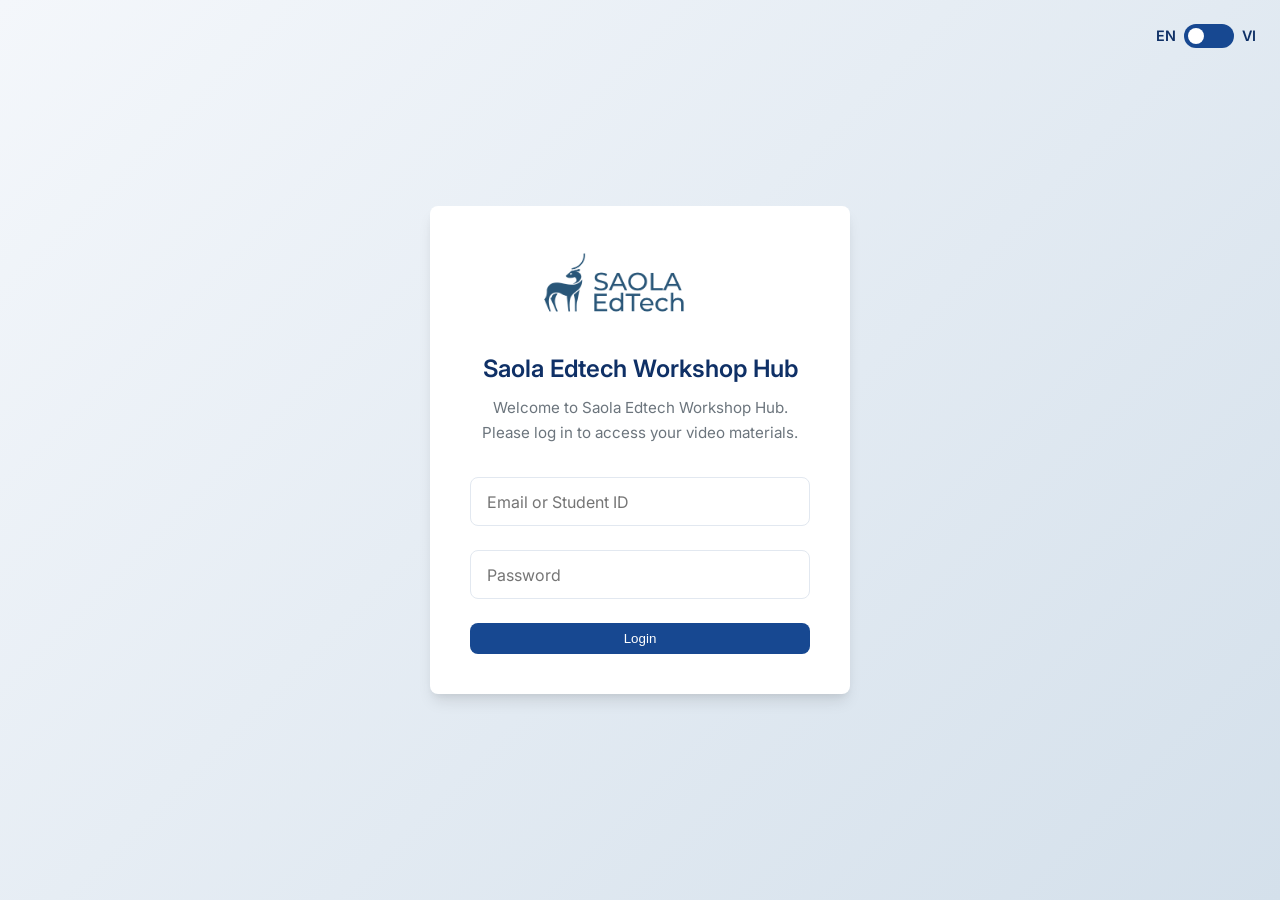
==== index.html @ 8af61579 "feat: init saola edtech workshop hub with modern UI" ====
<!DOCTYPE html>
<html lang="en">
<head>
  <meta charset="UTF-8">
  <meta name="viewport" content="width=device-width, initial-scale=1.0">
  <title data-i18n="loginTitle">Saola Edtech Workshop Hub</title>
  <link href="https://fonts.googleapis.com/css2?family=Inter:wght@400;500;600;700&display=swap" rel="stylesheet">
  <link rel="stylesheet" href="css/style.css">
</head>
<body>

  <!-- Language Switch -->
  <div class="lang-switch">
    <span>EN</span>
    <label class="switch">
      <input type="checkbox" id="lang-checkbox">
      <span class="slider"></span>
    </label>
    <span>VI</span>
  </div>

  <!-- Login View -->
  <div id="login-view">
    <div class="login-box">
      <img src="logos/logo%20rectangular.png" alt="Saola Edtech Logo">
      <h2 data-i18n="loginTitle">Saola Edtech Workshop Hub</h2>
      <p data-i18n="loginDesc">Welcome to Saola Edtech Workshop Hub. Please log in to access your video materials.</p>
      
      <form id="login-form">
        <div class="input-group">
          <input type="text" id="username" data-i18n="usernamePlaceholder" placeholder="Email or Student ID" required>
        </div>
        <div class="input-group">
          <input type="password" id="password" data-i18n="passwordPlaceholder" placeholder="Password" required>
        </div>
        <button type="submit" id="login-btn" class="btn btn-primary btn-block" data-i18n="loginBtn">Login</button>
      </form>
    </div>
  </div>

  <!-- Dashboard View -->
  <div id="dashboard-view" style="display: none;">
    <aside class="sidebar">
      <div class="sidebar-header">
        <img src="logos/logo%20rectangular%20165%2048.png" alt="Saola Logo">
      </div>
      <ul class="sidebar-nav">
        <li class="active" data-tab="home" data-sheet="none" data-i18n="welcomeHome">Dashboard</li>
        <li data-tab="cat_task1" data-sheet="task1" data-i18n="cat_task1">Writing Task 1</li>
        <li data-tab="cat_task2" data-sheet="task2" data-i18n="cat_task2">Writing Task 2</li>
        <li data-tab="cat_reading" data-sheet="reading" data-i18n="cat_reading">Reading</li>
        <li data-tab="cat_listening" data-sheet="listening" data-i18n="cat_listening">Listening</li>
        <li data-tab="cat_speaking" data-sheet="speaking" data-i18n="cat_speaking">Speaking</li>
        <li data-tab="cat_other" data-sheet="other" data-i18n="cat_other">Other Workshops</li>
      </ul>
      <div class="sidebar-footer">
        <div class="user-profile">
          <svg width="20" height="20" fill="currentColor" viewBox="0 0 20 20"><path fill-rule="evenodd" d="M10 9a3 3 0 100-6 3 3 0 000 6zm-7 9a7 7 0 1114 0H3z" clip-rule="evenodd"></path></svg>
          <span id="user-info">user@email.com</span>
        </div>
        <button id="logout-btn" class="btn btn-outline btn-block btn-sm" data-i18n="logoutBtn">Logout</button>
      </div>
    </aside>

    <main class="main-content">
      <button id="mobile-menu-btn">☰</button>
      
      <div id="home-view">
        <div class="welcome-card">
          <h2 data-i18n="welcomeHome">Welcome to your Dashboard!</h2>
          <p data-i18n="homeDesc">Select a skill category from the menu to browse our recorded workshops. Your password will be updated weekly.</p>
        </div>
      </div>
      
      <div id="workshops-container" style="display: none;">
        <!-- Injected via JS -->
      </div>
    </main>
  </div>

  <!-- Loading Overlay -->
  <div id="loading-overlay">
    <div class="spinner"></div>
    <div data-i18n="loading">Loading...</div>
  </div>

  <script src="js/i18n.js"></script>
  <script src="js/api.js"></script>
  <script src="js/ui.js"></script>
  <script src="js/app.js"></script>
</body>
</html>
---- css/style.css ----
:root {
  --primary-color: #174891;
  --primary-light: #2b65c2;
  --primary-dark: #0f3066;
  --bg-color: #f4f7fb;
  --card-bg: #ffffff;
  --text-color: #333333;
  --text-muted: #6c757d;
  --border-color: #e2e8f0;
  --shadow-sm: 0 1px 3px rgba(0,0,0,0.12), 0 1px 2px rgba(0,0,0,0.24);
  --shadow-md: 0 4px 6px rgba(0,0,0,0.1);
  --shadow-lg: 0 10px 15px -3px rgba(0,0,0,0.1), 0 4px 6px -2px rgba(0,0,0,0.05);
  --radius: 8px;
  --transition: all 0.3s ease;
}

* {
  box-sizing: border-box;
  margin: 0;
  padding: 0;
}

body {
  font-family: 'Inter', -apple-system, BlinkMacSystemFont, "Segoe UI", Roboto, Helvetica, Arial, sans-serif;
  background: radial-gradient(circle at top right, #eef2f9 0%, #f4f7fb 100%);
  color: var(--text-color);
  line-height: 1.6;
}

/* Typography */
h1, h2, h3, h4, h5, h6 {
  font-weight: 600;
  color: var(--primary-dark);
}

/* Utilities */
.btn {
  display: inline-block;
  padding: 0.5rem 1rem;
  border-radius: var(--radius);
  border: none;
  cursor: pointer;
  font-weight: 500;
  transition: var(--transition);
  text-decoration: none;
  text-align: center;
}
.btn-primary {
  background-color: var(--primary-color);
  color: white;
}
.btn-primary:hover {
  background-color: var(--primary-light);
  box-shadow: var(--shadow-md);
  transform: translateY(-2px);
}
.btn-outline {
  background-color: transparent;
  color: var(--primary-color);
  border: 1px solid var(--primary-color);
}
.btn-outline:hover {
  background-color: var(--primary-color);
  color: white;
}
.btn-sm {
  padding: 0.25rem 0.75rem;
  font-size: 0.875rem;
}
.btn-block {
  display: block;
  width: 100%;
}
.mt-2 { margin-top: 0.5rem; }

/* Language Toggle */
.lang-switch {
  position: absolute;
  top: 1.5rem;
  right: 1.5rem;
  display: flex;
  align-items: center;
  gap: 0.5rem;
  z-index: 1000;
}
.lang-switch span {
  font-weight: 600;
  font-size: 0.9rem;
  color: var(--primary-dark);
}
.switch {
  position: relative;
  display: inline-block;
  width: 50px;
  height: 24px;
}
.switch input {
  opacity: 0;
  width: 0;
  height: 0;
}
.slider {
  position: absolute;
  cursor: pointer;
  top: 0; left: 0; right: 0; bottom: 0;
  background-color: var(--primary-color);
  transition: .4s;
  border-radius: 34px;
}
.slider:before {
  position: absolute;
  content: "";
  height: 16px;
  width: 16px;
  left: 4px;
  bottom: 4px;
  background-color: white;
  transition: .4s;
  border-radius: 50%;
}
input:checked + .slider {
  background-color: #d32f2f; /* Red for Vietnam */
}
input:checked + .slider:before {
  transform: translateX(26px);
}

/* Login View */
#login-view {
  min-height: 100vh;
  display: flex;
  align-items: center;
  justify-content: center;
  background: linear-gradient(135deg, var(--bg-color) 0%, #d4e0eb 100%);
  padding: 1rem;
}
.login-box {
  background: var(--card-bg);
  padding: 2.5rem;
  border-radius: var(--radius);
  box-shadow: var(--shadow-lg);
  width: 100%;
  max-width: 420px;
  text-align: center;
  animation: fadeIn 0.5s ease-out;
}
@keyframes fadeIn {
  from { opacity: 0; transform: translateY(20px); }
  to { opacity: 1; transform: translateY(0); }
}
.login-box img {
  max-width: 250px;
  margin-bottom: 1.5rem;
}
.login-box h2 {
  margin-bottom: 0.5rem;
}
.login-box p {
  color: var(--text-muted);
  margin-bottom: 2rem;
  font-size: 0.95rem;
}
.input-group {
  margin-bottom: 1.5rem;
  text-align: left;
}
.input-group input {
  width: 100%;
  padding: 0.85rem 1rem;
  border: 1px solid var(--border-color);
  border-radius: var(--radius);
  font-size: 1rem;
  font-family: inherit;
  transition: var(--transition);
}
.input-group input:focus {
  outline: none;
  border-color: var(--primary-color);
  box-shadow: 0 0 0 3px rgba(23, 72, 145, 0.1);
}

/* Dashboard View */
#dashboard-view {
  display: flex;
  min-height: 100vh;
  background: var(--bg-color);
}
.sidebar {
  width: 260px;
  background: rgba(255, 255, 255, 0.85);
  backdrop-filter: blur(10px);
  box-shadow: 4px 0 15px rgba(0,0,0,0.03);
  display: flex;
  flex-direction: column;
  z-index: 100;
  transition: var(--transition);
  border-right: 1px solid rgba(255,255,255,0.5);
}
.sidebar-header {
  padding: 1.5rem;
  border-bottom: 1px solid var(--border-color);
  text-align: center;
}
.sidebar-header img {
  max-width: 100%;
}
.sidebar-nav {
  list-style: none;
  padding: 1rem 0;
  flex-grow: 1;
}
.sidebar-nav li {
  padding: 0.85rem 1.5rem;
  cursor: pointer;
  transition: var(--transition);
  color: var(--text-muted);
  font-weight: 500;
  border-left: 4px solid transparent;
}
.sidebar-nav li:hover {
  background-color: var(--bg-color);
  color: var(--primary-color);
}
.sidebar-nav li.active {
  background-color: rgba(23, 72, 145, 0.05);
  color: var(--primary-color);
  border-left-color: var(--primary-color);
}
.sidebar-footer {
  padding: 1.5rem;
  border-top: 1px solid var(--border-color);
}
.user-profile {
  display: flex;
  align-items: center;
  gap: 0.5rem;
  margin-bottom: 1rem;
  font-size: 0.9rem;
  color: var(--text-muted);
  word-break: break-all;
}

.main-content {
  flex-grow: 1;
  padding: 2rem;
  overflow-y: auto;
  position: relative;
}
#mobile-menu-btn {
  display: none;
  background: none;
  border: none;
  font-size: 1.5rem;
  cursor: pointer;
  color: var(--primary-color);
  position: absolute;
  top: 1rem;
  left: 1rem;
  z-index: 10;
}

/* Home / Welcome */
.welcome-card {
  background: linear-gradient(135deg, var(--primary-color) 0%, #102a54 100%);
  color: white;
  padding: 4rem 3rem;
  border-radius: 16px;
  text-align: center;
  box-shadow: 0 15px 30px rgba(23, 72, 145, 0.2);
  margin-top: 1rem;
  position: relative;
  overflow: hidden;
}
.welcome-card::before {
  content: '';
  position: absolute;
  top: -50%; left: -50%; width: 200%; height: 200%;
  background: radial-gradient(circle, rgba(255,255,255,0.1) 0%, transparent 60%);
  pointer-events: none;
}
.welcome-card h2 {
  color: white;
  font-size: 2rem;
  margin-bottom: 1rem;
}

/* Content Area */
.category-intro {
  margin-bottom: 2rem;
  font-size: 1.1rem;
  color: var(--text-muted);
  max-width: 800px;
}
.empty-msg {
  text-align: center;
  padding: 3rem;
  background: white;
  border-radius: var(--radius);
  color: var(--text-muted);
}

/* Tables Desktop */
.table-wrapper {
  background: rgba(255, 255, 255, 0.9);
  backdrop-filter: blur(10px);
  border-radius: 12px;
  box-shadow: var(--shadow-md);
  overflow: hidden;
  border: 1px solid rgba(255,255,255,0.6);
}
.workshop-table {
  width: 100%;
  border-collapse: collapse;
}
.workshop-table th, .workshop-table td {
  padding: 1.25rem 1rem;
  text-align: left;
  border-bottom: 1px solid var(--border-color);
  transition: background-color 0.2s ease;
}
.workshop-table th {
  background-color: rgba(248, 250, 252, 0.9);
  font-weight: 600;
  color: var(--primary-dark);
  text-transform: uppercase;
  font-size: 0.85rem;
  letter-spacing: 0.5px;
}
.workshop-table tr {
  transition: transform 0.2s ease, box-shadow 0.2s ease;
}
.workshop-table tr:hover {
  background-color: #ffffff;
  box-shadow: 0 -2px 10px rgba(0,0,0,0.05), 0 2px 10px rgba(0,0,0,0.05);
  transform: scale(1.005);
  position: relative;
  z-index: 10;
}

/* Cards Mobile */
.cards-wrapper {
  display: flex;
  flex-direction: column;
  gap: 1rem;
}
.workshop-card {
  background: white;
  border-radius: var(--radius);
  box-shadow: var(--shadow-sm);
  padding: 1.5rem;
}
.card-header {
  display: flex;
  gap: 1rem;
  align-items: flex-start;
  margin-bottom: 1rem;
}
.badge {
  background: var(--primary-color);
  color: white;
  padding: 0.25rem 0.5rem;
  border-radius: 4px;
  font-size: 0.8rem;
  font-weight: bold;
}
.card-header h3 {
  font-size: 1.1rem;
  margin: 0;
}
.card-body p {
  margin-bottom: 0.5rem;
  font-size: 0.95rem;
}
.notes {
  color: #d97706;
  background: #fef3c7;
  padding: 0.5rem;
  border-radius: 4px;
}
.card-footer {
  margin-top: 1rem;
  padding-top: 1rem;
  border-top: 1px solid var(--border-color);
}

.mobile-only { display: none; }

/* Loading Overlay */
#loading-overlay {
  position: fixed;
  top: 0; left: 0; right: 0; bottom: 0;
  background: rgba(255,255,255,0.8);
  display: none;
  align-items: center;
  justify-content: center;
  z-index: 2000;
  flex-direction: column;
}
.spinner {
  width: 50px;
  height: 50px;
  border: 4px solid rgba(23, 72, 145, 0.2);
  border-top-color: var(--primary-color);
  border-radius: 50%;
  animation: spin 1s linear infinite;
  margin-bottom: 1rem;
}
@keyframes spin { 100% { transform: rotate(360deg); } }

/* Responsive */
@media (max-width: 768px) {
  .desktop-only { display: none; }
  .mobile-only { display: flex; }
  
  #mobile-menu-btn { display: block; }
  .main-content { padding-top: 4rem; }
  .lang-switch { top: 1rem; right: 1rem; }
  
  .sidebar {
    position: fixed;
    left: -260px;
    height: 100vh;
  }
  .sidebar.open {
    left: 0;
  }
}
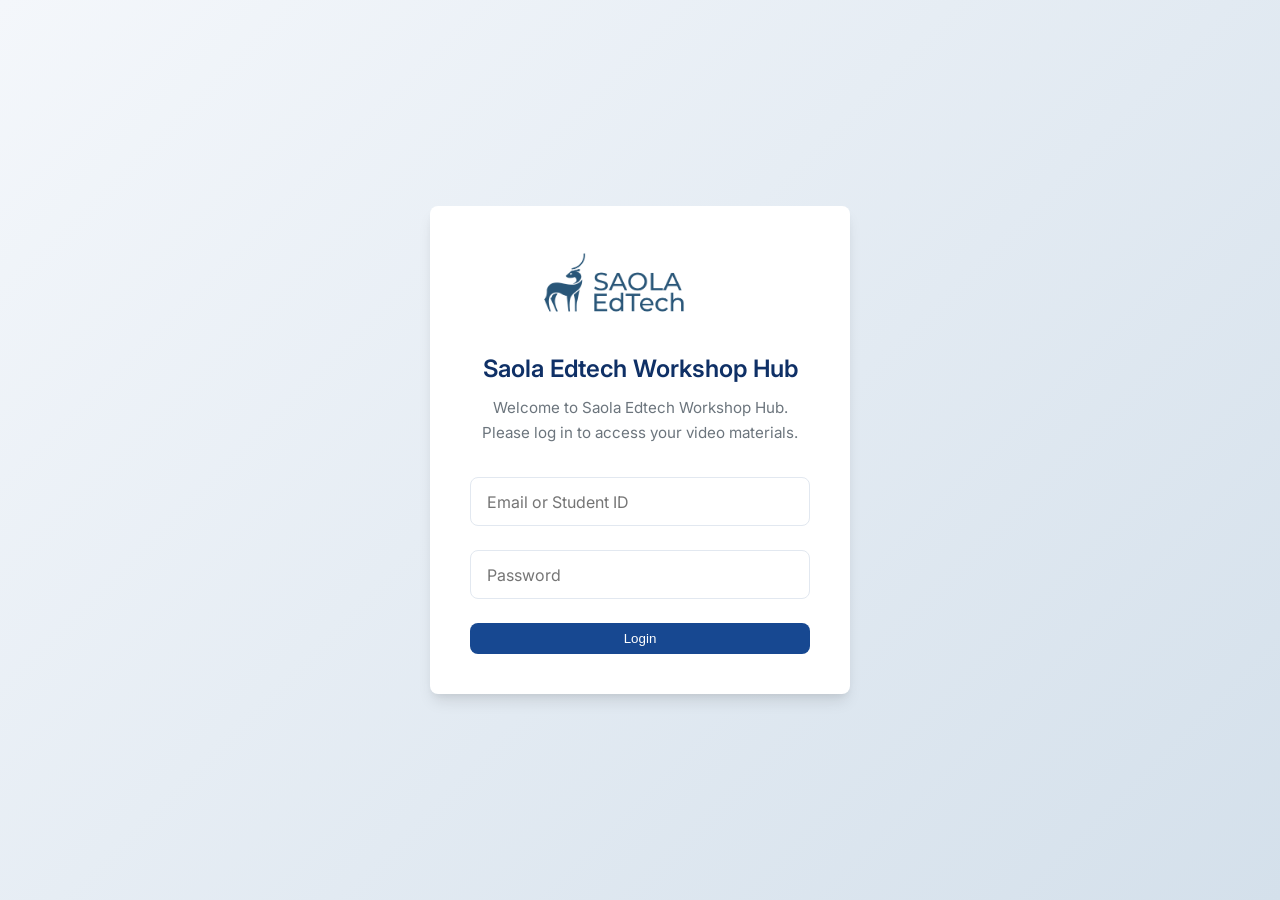
==== commit 73f68961: "Update UI and translations" ====
--- a/index.html
+++ b/index.html
@@ -9,15 +9,6 @@
 </head>
 <body>
 
-  <!-- Language Switch -->
-  <div class="lang-switch">
-    <span>EN</span>
-    <label class="switch">
-      <input type="checkbox" id="lang-checkbox">
-      <span class="slider"></span>
-    </label>
-    <span>VI</span>
-  </div>
 
   <!-- Login View -->
   <div id="login-view">
@@ -58,6 +49,14 @@
           <svg width="20" height="20" fill="currentColor" viewBox="0 0 20 20"><path fill-rule="evenodd" d="M10 9a3 3 0 100-6 3 3 0 000 6zm-7 9a7 7 0 1114 0H3z" clip-rule="evenodd"></path></svg>
           <span id="user-info">user@email.com</span>
         </div>
+        <div class="lang-switch-sidebar" style="display: flex; align-items: center; justify-content: center; gap: 0.5rem; margin-bottom: 1rem;">
+          <span style="font-weight: 600; font-size: 0.9rem; color: var(--primary-dark);">EN</span>
+          <label class="switch">
+            <input type="checkbox" id="lang-checkbox">
+            <span class="slider"></span>
+          </label>
+          <span style="font-weight: 600; font-size: 0.9rem; color: var(--primary-dark);">VI</span>
+        </div>
         <button id="logout-btn" class="btn btn-outline btn-block btn-sm" data-i18n="logoutBtn">Logout</button>
       </div>
     </aside>
@@ -66,9 +65,28 @@
       <button id="mobile-menu-btn">☰</button>
       
       <div id="home-view">
-        <div class="welcome-card">
-          <h2 data-i18n="welcomeHome">Welcome to your Dashboard!</h2>
-          <p data-i18n="homeDesc">Select a skill category from the menu to browse our recorded workshops. Your password will be updated weekly.</p>
+        <div class="welcome-header">
+          <h2 data-i18n="dashboardTitle">Welcome to Saola's Workshop Hub</h2>
+          <p data-i18n="homeDesc1" style="margin-bottom: 0.5rem; max-width: 800px;">This is an internal learning platform for Saola Edtech students, providing all recorded Workshop videos and in-depth supplementary materials for IELTS skills.</p>
+          <p data-i18n="homeDesc2" style="margin-bottom: 0.5rem; max-width: 800px;">Select a skill category from the menu to browse our recorded workshops.</p>
+          <p data-i18n="homeDescWarning" style="color: #d97706; font-weight: 500; background: #fef3c7; padding: 0.75rem; border-radius: 8px; border-left: 4px solid #d97706; margin-top: 1rem; max-width: 800px;">Note: Your password will be updated weekly. Please contact your teacher if you cannot log in.</p>
+        </div>
+        <div class="dashboard-stats">
+          <div class="stat-card">
+            <div class="stat-icon">📚</div>
+            <h3 data-i18n="stat1_title">Comprehensive Material</h3>
+            <p data-i18n="stat1_desc">Access all your IELTS skills in one place.</p>
+          </div>
+          <div class="stat-card">
+            <div class="stat-icon">🎬</div>
+            <h3 data-i18n="stat2_title">Watch Anywhere</h3>
+            <p data-i18n="stat2_desc">Stream recorded sessions smoothly.</p>
+          </div>
+          <div class="stat-card">
+            <div class="stat-icon">🚀</div>
+            <h3 data-i18n="stat3_title">Stay Updated</h3>
+            <p data-i18n="stat3_desc">New materials added regularly.</p>
+          </div>
         </div>
       </div>
       
--- a/css/style.css
+++ b/css/style.css
@@ -260,28 +260,70 @@
 }
 
 /* Home / Welcome */
-.welcome-card {
-  background: linear-gradient(135deg, var(--primary-color) 0%, #102a54 100%);
+#home-view {
+  display: flex;
+  flex-direction: column;
+  gap: 2rem;
+  animation: fadeIn 0.5s ease-out;
+}
+.welcome-header {
+  margin-top: 1rem;
+  background: white;
+  padding: 3rem;
+  border-radius: 16px;
+  box-shadow: var(--shadow-sm);
+  border-left: 5px solid var(--primary-color);
+}
+.welcome-header h2 {
+  font-size: 2.2rem;
+  color: var(--primary-dark);
+  margin-bottom: 0.5rem;
+  letter-spacing: -0.5px;
+}
+.welcome-header p {
+  font-size: 1.1rem;
+  color: var(--text-muted);
+  max-width: 700px;
+}
+.dashboard-stats {
+  display: grid;
+  grid-template-columns: repeat(auto-fit, minmax(240px, 1fr));
+  gap: 1.5rem;
+}
+.stat-card {
+  background: rgba(255, 255, 255, 0.8);
+  backdrop-filter: blur(10px);
+  border: 1px solid rgba(255, 255, 255, 0.6);
+  padding: 1.5rem;
+  border-radius: 16px;
+  box-shadow: var(--shadow-sm);
+  transition: var(--transition);
+}
+.stat-card:hover {
+  transform: translateY(-5px);
+  box-shadow: var(--shadow-md);
+  background: rgba(255, 255, 255, 1);
+}
+.stat-icon {
+  width: 48px;
+  height: 48px;
+  background: var(--primary-color);
   color: white;
-  padding: 4rem 3rem;
-  border-radius: 16px;
-  text-align: center;
-  box-shadow: 0 15px 30px rgba(23, 72, 145, 0.2);
-  margin-top: 1rem;
-  position: relative;
-  overflow: hidden;
-}
-.welcome-card::before {
-  content: '';
-  position: absolute;
-  top: -50%; left: -50%; width: 200%; height: 200%;
-  background: radial-gradient(circle, rgba(255,255,255,0.1) 0%, transparent 60%);
-  pointer-events: none;
-}
-.welcome-card h2 {
-  color: white;
-  font-size: 2rem;
+  border-radius: 12px;
+  display: flex;
+  align-items: center;
+  justify-content: center;
+  font-size: 1.5rem;
   margin-bottom: 1rem;
+}
+.stat-card h3 {
+  font-size: 1.1rem;
+  color: var(--text-color);
+  margin-bottom: 0.25rem;
+}
+.stat-card p {
+  color: var(--text-muted);
+  font-size: 0.9rem;
 }
 
 /* Content Area */
